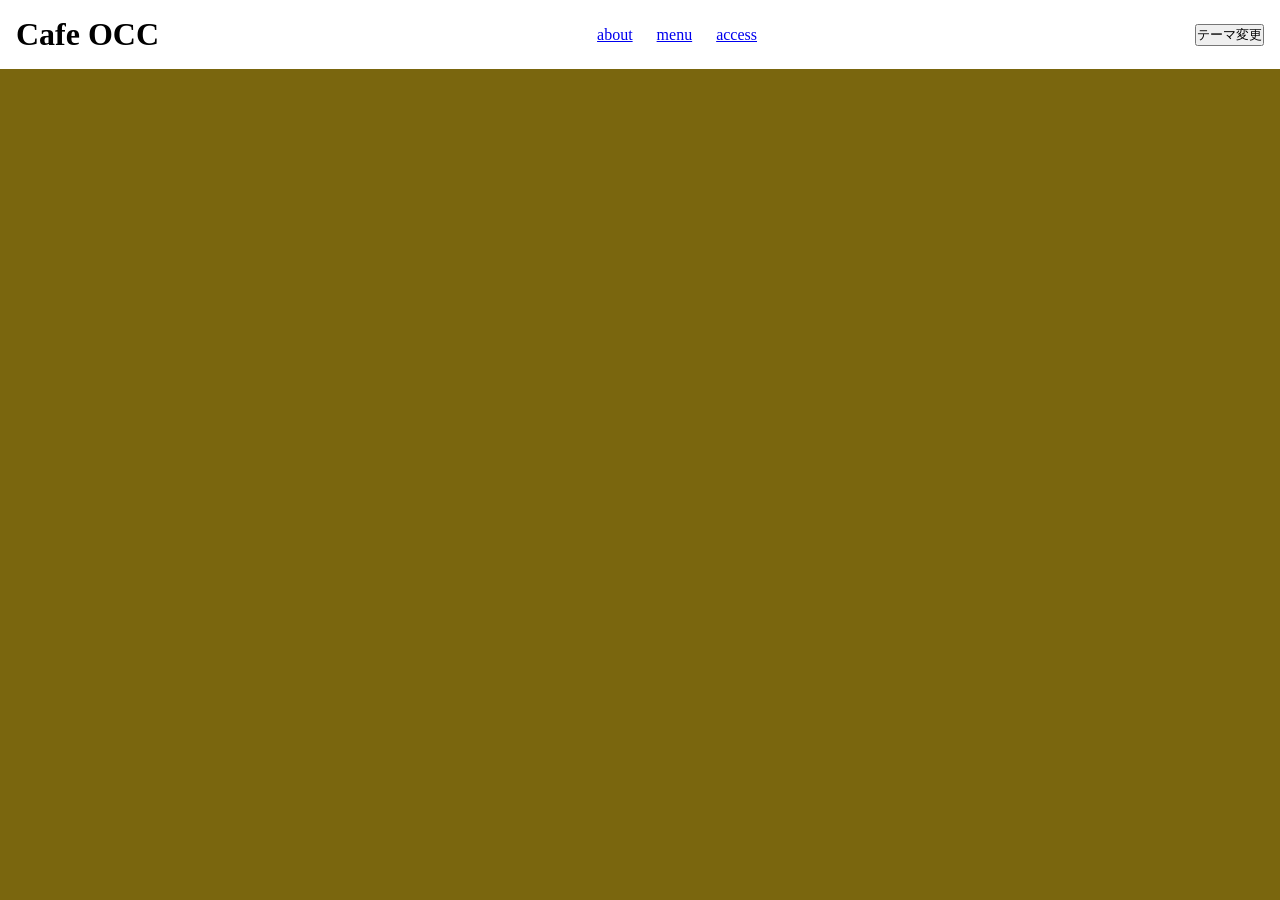
==== cafe/index.html @ fdb4e2ed "cafe branchのヘッター作成しました。 Co-authored-by: Copilot <copilot@github.com>" ====
<!DOCTYPE html>
<html lang="ja">
<head>
    <meta charset="UTF-8">
    <meta name="viewport" content="width=device-width, initial-scale=1.0">
    <title>Cafe OCC</title>
    <link rel="stylesheet" href="style.css">
</head>
<body>
    <!-- へったー-->
    <header>
        <h1>Cafe OCC</h1>
        <!-- menuを書くときは<ul>と<li>を使うといいよ -->
             <nav> 
                <!-- a href="#**"は、同じページ内の特定の場所にジャンプするためのリンクです。例えば、a href="#about"は、ページ内のid="about"が付けられた要素にジャンプします。
                 --> 
                <!-- a href="http://は別のページにジャンプするためのリンクです。例えば、a href="https://www.example.com"は、ユーザーをhttps://www.example.comにジャンプさせます。
                 -->
                <a href="#about">about</a>
                <a href="#menu">menu</a>
                <a href="#access">access</a>
            </nav>
            <button>テーマ変更</button>
    </header>

    <!-- メイン -->
    <main>
    

    </main>

    <!-- フッター -->
    <footer>

    </footer>
</body>
</html>
---- cafe/style.css ----
*{

    margin: 0;
    padding: 0;
    box-sizing:border-box;
}

:root{
    --main-color:   #78350f;
    --accent-color: #f59e0b;
    --bg-color:     #7a660e;
    --text-color:   #1f2937;
    --card-color:  #ffffff;
    --muted-color: #6B7280;
}
body{
    background-color: var(--bg-color);
}

header{
    background-color:var(--card-color);
    display:flex;
    justify-content:space-between;
    padding:16px;
    align-items:center;

}
nav{
    display:flex;
    gap:24px;
  
}
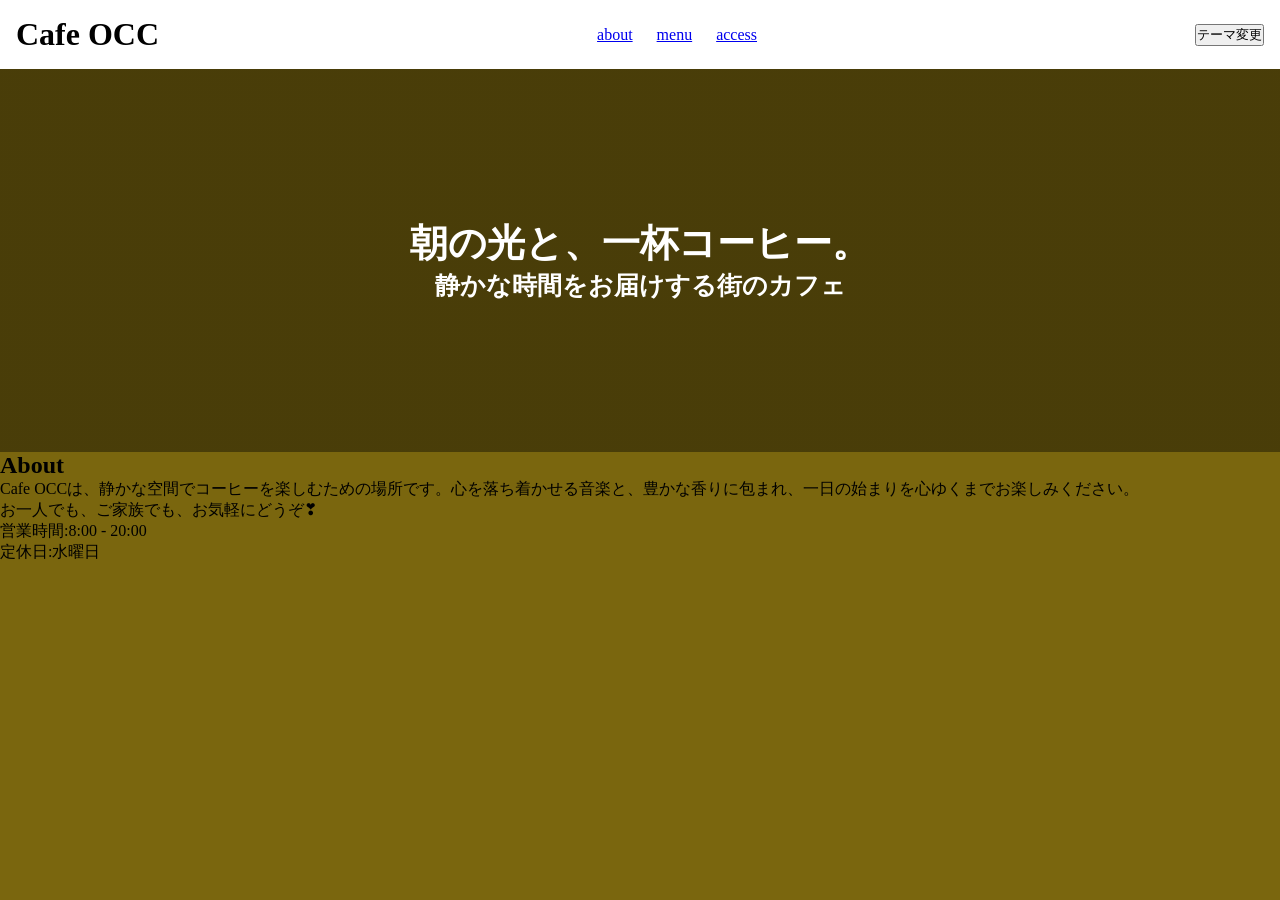
==== commit a733b0bd: "cafe occ のメインとフッターの作成しました。 Co-authored-by: Copilot <copilot@github.com>" ====
--- a/cafe/index.html
+++ b/cafe/index.html
@@ -25,7 +25,18 @@
 
     <!-- メイン -->
     <main>
-    
+     <section id="hero">
+        <h2>朝の光と、一杯コーヒー。</h2>
+        <p>静かな時間をお届けする街のカフェ</p>
+     </section>
+
+     <section id="about">
+        <h2>About</h2>
+        <p>Cafe OCCは、静かな空間でコーヒーを楽しむための場所です。心を落ち着かせる音楽と、豊かな香りに包まれ、一日の始まりを心ゆくまでお楽しみください。</p>
+        <p>お一人でも、ご家族でも、お気軽にどうぞ❣</p>
+        <p>営業時間:8:00 - 20:00<br>
+           定休日:水曜日</p>
+     </section>
 
     </main>
 
--- a/cafe/style.css
+++ b/cafe/style.css
@@ -29,4 +29,16 @@
     display:flex;
     gap:24px;
   
+}
+#hero{
+background-image: 
+    linear-gradient(rgba(0,0,0,0.4), rgba(0,0,0,0.4)),
+    url('https://images.unsplash.com/photo-1506744038136-46273834b3fb?ixlib=rb-4.0.3&auto=format&fit=crop&w=800&q=60');
+    text-align: center;
+    padding: 150px 24px;
+    color: var(--card-color);
+    font-weight: 800;
+    font-size: 25px;
+    background-size:cover;
+   
 }
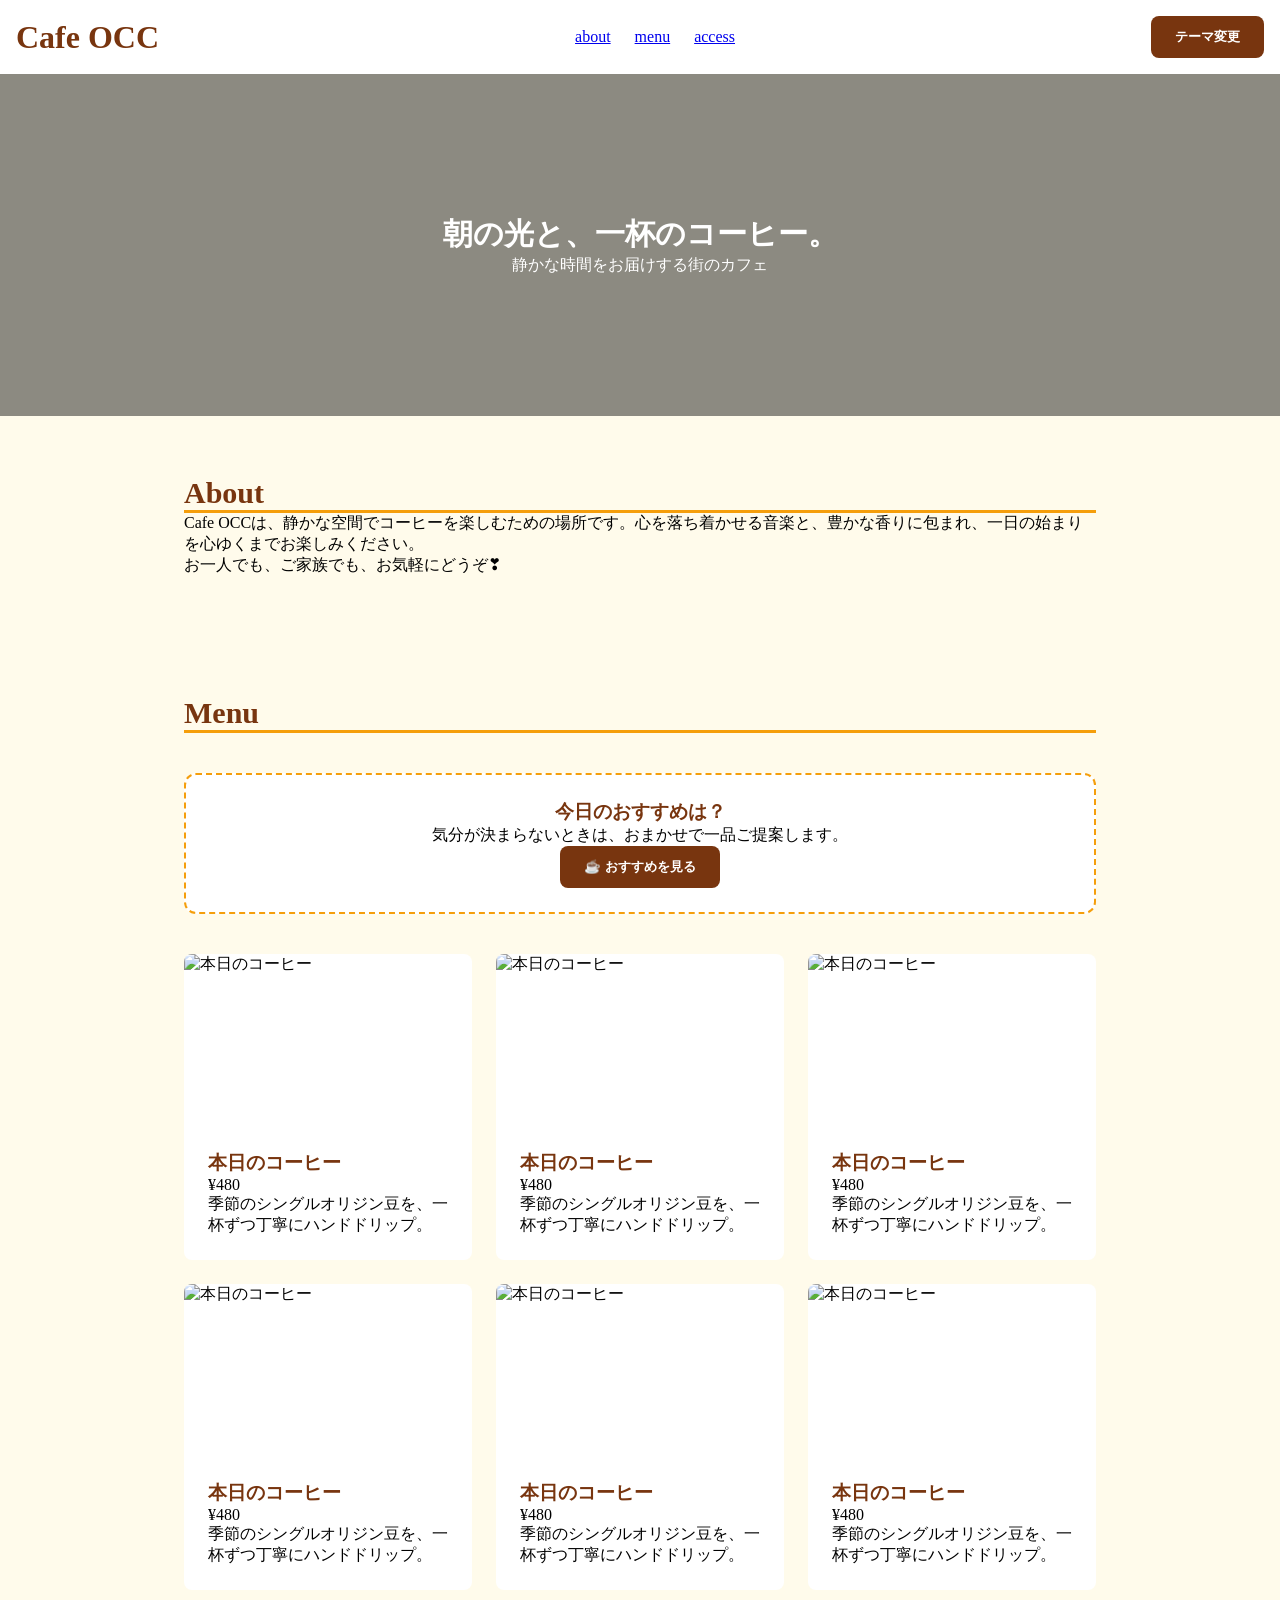
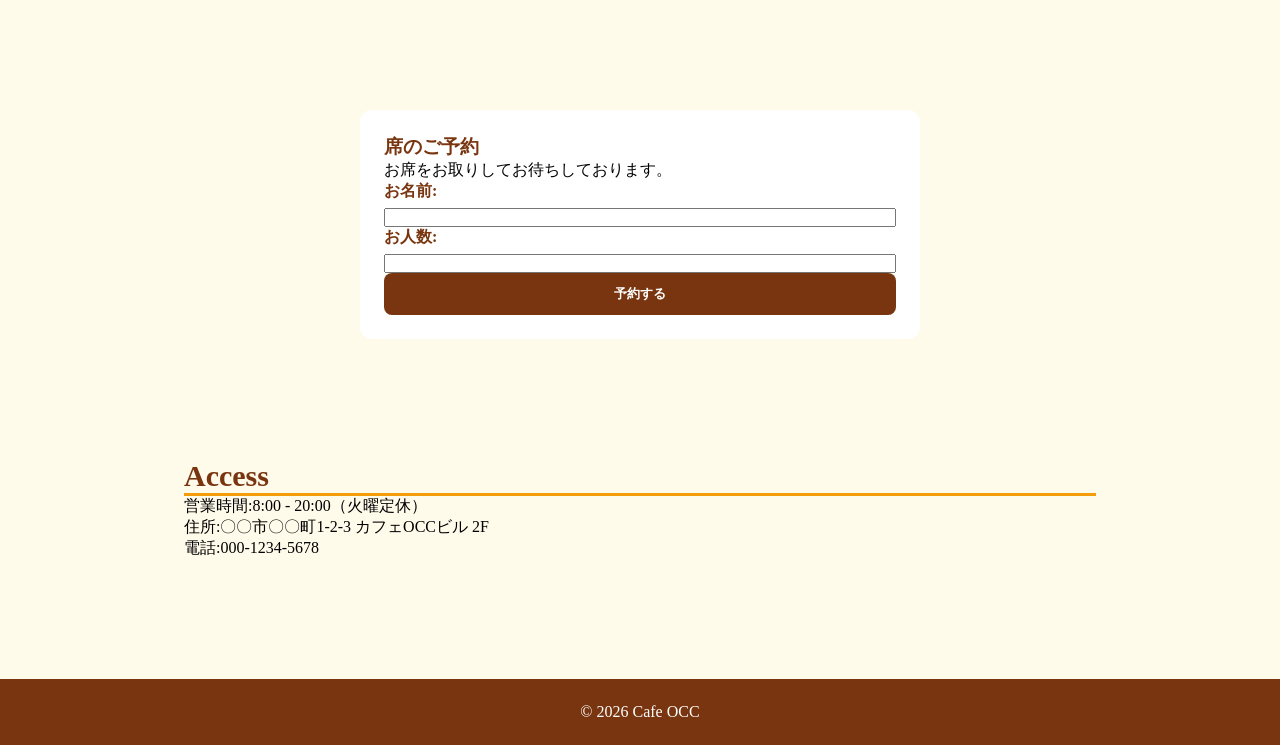
==== commit 9a4a449d: "メインとフーターまでOCC　CafeのWEBサイド作成しました。 Co-authored-by: Copilot <copilot@github.com>" ====
--- a/cafe/index.html
+++ b/cafe/index.html
@@ -25,24 +25,125 @@
 
     <!-- メイン -->
     <main>
-     <section id="hero">
-        <h2>朝の光と、一杯コーヒー。</h2>
+     <main>
+    <section id="hero">
+        <h2>朝の光と、一杯のコーヒー。</h2>
         <p>静かな時間をお届けする街のカフェ</p>
-     </section>
+    </section>
+    </main>
+     
 
      <section id="about">
         <h2>About</h2>
         <p>Cafe OCCは、静かな空間でコーヒーを楽しむための場所です。心を落ち着かせる音楽と、豊かな香りに包まれ、一日の始まりを心ゆくまでお楽しみください。</p>
         <p>お一人でも、ご家族でも、お気軽にどうぞ❣</p>
-        <p>営業時間:8:00 - 20:00<br>
-           定休日:水曜日</p>
+        
      </section>
+      <section id="menu">
+            <h2>Menu</h2>
 
-    </main>
+                <div class="recommend">
+                    <h3>今日のおすすめは？</h3>
+                    <p>気分が決まらないときは、おまかせで一品ご提案します。</p>
+                    <button onclick="pickRecommend()" class="recommend-btn">☕ おすすめを見る</button>
+                </div>
 
-    <!-- フッター -->
-    <footer>
+                <div class="menu-list">
+                    
+                    <div class="menu-item">
+                        <img src="https://images.unsplash.com/photo-1509042239860-f550ce710b93?w=600&h=400&fit=crop&auto=format&q=80" alt="本日のコーヒー">
+                        <h3>本日のコーヒー</h3>
+                        <p class="price">¥480</p>
+                        <p>季節のシングルオリジン豆を、一杯ずつ丁寧にハンドドリップ。</p>
+                    </div>
 
-    </footer>
+                    <div class="menu-item">
+                        <img src="https://images.unsplash.com/photo-1509042239860-f550ce710b93?w=600&h=400&fit=crop&auto=format&q=80" alt="本日のコーヒー">
+                        <h3>本日のコーヒー</h3>
+                        <p class="price">¥480</p>
+                        <p>季節のシングルオリジン豆を、一杯ずつ丁寧にハンドドリップ。</p>
+                    </div>
+
+                    <div class="menu-item">
+                        <img src="https://images.unsplash.com/photo-1509042239860-f550ce710b93?w=600&h=400&fit=crop&auto=format&q=80" alt="本日のコーヒー">
+                        <h3>本日のコーヒー</h3>
+                        <p class="price">¥480</p>
+                        <p>季節のシングルオリジン豆を、一杯ずつ丁寧にハンドドリップ。</p>
+                    </div>
+                    
+                    <div class="menu-item">
+                        <img src="https://images.unsplash.com/photo-1509042239860-f550ce710b93?w=600&h=400&fit=crop&auto=format&q=80" alt="本日のコーヒー">
+                        <h3>本日のコーヒー</h3>
+                        <p class="price">¥480</p>
+                        <p>季節のシングルオリジン豆を、一杯ずつ丁寧にハンドドリップ。</p>
+                    </div>
+                    
+                    <div class="menu-item">
+                        <img src="https://images.unsplash.com/photo-1509042239860-f550ce710b93?w=600&h=400&fit=crop&auto=format&q=80" alt="本日のコーヒー">
+                        <h3>本日のコーヒー</h3>
+                        <p class="price">¥480</p>
+                        <p>季節のシングルオリジン豆を、一杯ずつ丁寧にハンドドリップ。</p>
+                    </div>
+                    
+                    <div class="menu-item">
+                        <img src="https://images.unsplash.com/photo-1509042239860-f550ce710b93?w=600&h=400&fit=crop&auto=format&q=80" alt="本日のコーヒー">
+                        <h3>本日のコーヒー</h3>
+                        <p class="price">¥480</p>
+                        <p>季節のシングルオリジン豆を、一杯ずつ丁寧にハンドドリップ。</p>
+                    </div>
+                    
+                    
+                </div>
+        </section>
+        <section id="reserve">
+
+            <div class="reserve">
+                <h3>席のご予約</h3>
+                <p>お席をお取りしてお待ちしております。</p>
+                    <div class="reserve-form"> <!-- 予約フォームがここに表示されます -->
+                <div >
+                    <div class="from-row">
+                        <label for="name">お名前:</label>
+                        <input type="text" id="name" name="name" required>
+                    </div>
+                </div>
+                <div>
+                    <div class="from-row">
+                        <label for="guestcount">お人数:</label>
+                        <input type="number" id="guestcount" name="guestcount" min="1" max="10" required>
+                    </div>
+                </div>
+                <div>
+                    <div class="from-row">
+                        <button>予約する</button>
+                </div>
+                </div>
+               
+            </div>
+        </section>
+        <!-- Access：営業時間・住所・電話 -->
+
+        <section id="access">
+
+            <h2>Access</h2>
+
+            <p>営業時間:8:00 - 20:00（火曜定休）</p>
+
+            <p>住所:〇〇市〇〇町1-2-3 カフェOCCビル 2F</p>
+
+            <p>電話:000-1234-5678</p>
+       
+        </section>
+   </main>
+   <footer>
+    <p>&copy; 2026 Cafe OCC</p>
+   </footer>
+
+   <!-- フッター -
+   <footer>
+
+   </footer>
 </body>
-</html>+</html>
+
+ 
--- a/cafe/style.css
+++ b/cafe/style.css
@@ -1,44 +1,146 @@
-*{
-
+* {
     margin: 0;
     padding: 0;
-    box-sizing:border-box;
+    box-sizing: border-box;
+    
 }
 
-:root{
-    --main-color:   #78350f;
-    --accent-color: #f59e0b;
-    --bg-color:     #7a660e;
-    --text-color:   #1f2937;
-    --card-color:  #ffffff;
-    --muted-color: #6B7280;
+:root {
+   --main-color:   #78350F; /* メインの色（濃い茶色） */
+  --accent-color: #F59E0B; /* アクセントの色（オレンジ） */
+  --bg-color:     #FFFBEB; /* ページ全体の背景色（クリーム色） */
+  --text-color:   #1F2937; /* 文字色（濃いグレー） */
+  --card-color:   #FFFFFF; /* カードやヘッダーの白 */
+  --muted-color:  #6B7280; /* 説明文や枠線の控えめなグレー */
 }
-body{
+
+body {
     background-color: var(--bg-color);
 }
 
-header{
+h1, h2, h3 {
+    color: var(--main-color);
+}
+
+button {
+    background-color: var(--main-color);
+    color: var(--card-color);
+    border: none;
+    padding: 12px 24px;
+    border-radius: 8px;
+    font-weight: bold;
+    cursor: pointer;
+}
+
+button:hover {
+    opacity: 0.85;
+}
+
+header {
+    background-color: var(--card-color);
+    display: flex;
+    justify-content: space-between;
+    padding: 16px;
+    align-items: center;
+}
+
+nav {
+    display: flex;
+    gap: 24px;
+}
+
+section{
+    max-width: 960px;
+    margin: 0 auto;
+    padding: 60px 24px;
+}
+
+section h2 {
+    font-size: 30px;
+    border-bottom: 3px solid var(--accent-color);
+}
+/* hero */
+#hero {
+    background-image:
+    linear-gradient(rgba(0,0,0,0.45), rgba(0,0,0,0.45)),
+    url("https://images.unsplash.com/photo-1506744038136-46273834b3fb?auto=format&fit=crop&w=1600&q=80");
+    padding: 140px 24px;
+    background-size: cover;
+    background-position: center;
+    color: var(--card-color);
+
+    text-align: center;
+    max-width: none;
+}
+
+#hero h2 {
+    color: var(--card-color);
+    border-bottom: none;
+}
+
+/* recommend */
+.recommend {
+    border: 2px dashed var(--accent-color);
+    background-color: var(--card-color);
+    margin: 40px 0;
+    padding: 24px;
+    text-align: center;
+    border-radius: 12px;
+}
+
+/* Menu-item */
+.menu-list {
+    display: flex;
+    gap: 24px;
+    flex-wrap: wrap;
+}
+
+/* Menu */
+.menu-item {
+    flex: 1;
+    min-width: 240px;
+    background-color: var(--card-color);
+    border-radius: 8px;
+    padding: 24px;
+    overflow:hidden;
+}
+
+.menu-item img {
+    height: 180px;
+    display: block;
+    width: calc(100% + 48px);
+    margin: -24px -24px 16px;
+    object-fit: cover;
+}
+.reserve{
     background-color:var(--card-color);
+    max-width:560px;
+    margin:0 auto;
+    padding:24px;
+    border-radius:12px;
+}
+.from-row{
     display:flex;
-    justify-content:space-between;
-    padding:16px;
-    align-items:center;
+    flex-direction: column;
+    gap:6px;
 
 }
-nav{
-    display:flex;
-    gap:24px;
-  
+.from-row label{
+    color:var(--main-color);
+    font-weight:bold;
 }
-#hero{
-background-image: 
-    linear-gradient(rgba(0,0,0,0.4), rgba(0,0,0,0.4)),
-    url('https://images.unsplash.com/photo-1506744038136-46273834b3fb?ixlib=rb-4.0.3&auto=format&fit=crop&w=800&q=60');
+/* footer */
+
+footer {
+
+    background-color: var(--main-color);
+
+    color: var(--card-color);
+
     text-align: center;
-    padding: 150px 24px;
-    color: var(--card-color);
-    font-weight: 800;
-    font-size: 25px;
-    background-size:cover;
-   
+
+    padding: 24px;
+
+    margin-top: 60px;
+
 }
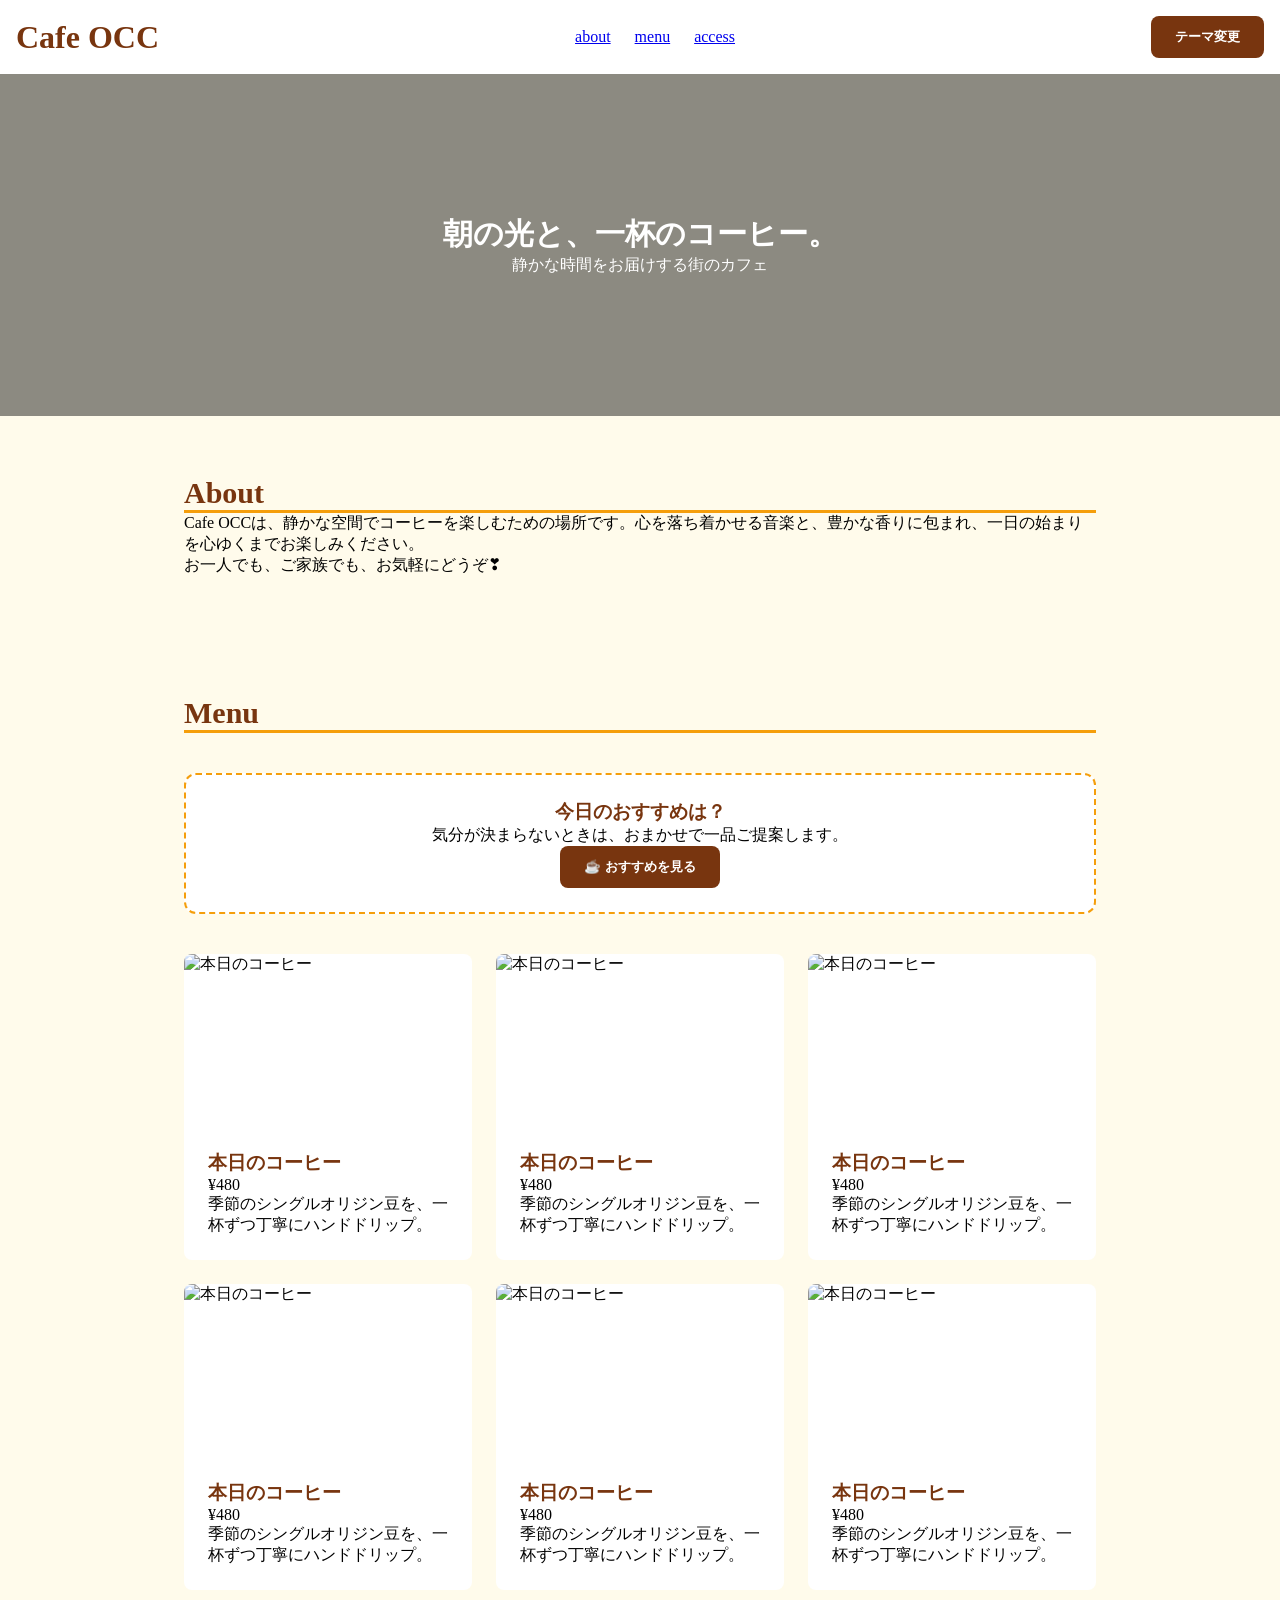
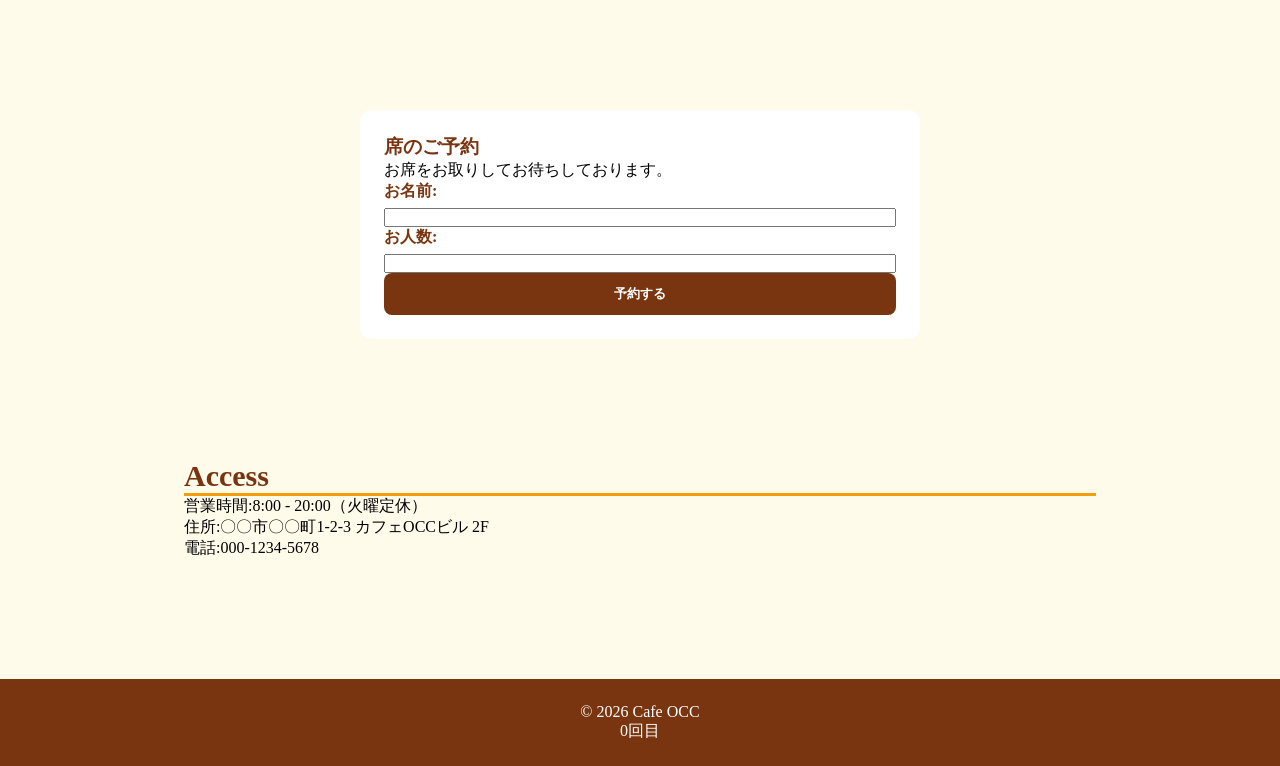
==== commit deeadff3: "HTML　CSS　とJS を使った、OCCカフェのWEBを完成しました。" ====
--- a/cafe/index.html
+++ b/cafe/index.html
@@ -20,7 +20,7 @@
                 <a href="#menu">menu</a>
                 <a href="#access">access</a>
             </nav>
-            <button>テーマ変更</button>
+            <button onclick="toggleTheme()">テーマ変更</button>
     </header>
 
     <!-- メイン -->
@@ -46,6 +46,7 @@
                     <h3>今日のおすすめは？</h3>
                     <p>気分が決まらないときは、おまかせで一品ご提案します。</p>
                     <button onclick="pickRecommend()" class="recommend-btn">☕ おすすめを見る</button>
+                    <p id="recommendResult" class="recommend-result"></p>
                 </div>
 
                 <div class="menu-list">
@@ -104,20 +105,21 @@
                 <div >
                     <div class="from-row">
                         <label for="name">お名前:</label>
-                        <input type="text" id="name" name="name" required>
+                        <input type="text" id="guestName" name="name" required>
                     </div>
                 </div>
                 <div>
                     <div class="from-row">
                         <label for="guestcount">お人数:</label>
-                        <input type="number" id="guestcount" name="guestcount" min="1" max="10" required>
+                        <input type="number" id="guestCount" name="guestcount" min="1" max="10" required>
                     </div>
                 </div>
                 <div>
                     <div class="from-row">
-                        <button>予約する</button>
+                        <button onclick="reserve()">予約する</button>
                 </div>
                 </div>
+                <p id="reserveResult" class="reserveResult"></p>
                
             </div>
         </section>
@@ -137,7 +139,10 @@
    </main>
    <footer>
     <p>&copy; 2026 Cafe OCC</p>
+    <p><span id="visitCount">0</span>回目</p>
    </footer>
+
+   <script src="/script.js"></script>
 
    <!-- フッター -
    <footer>
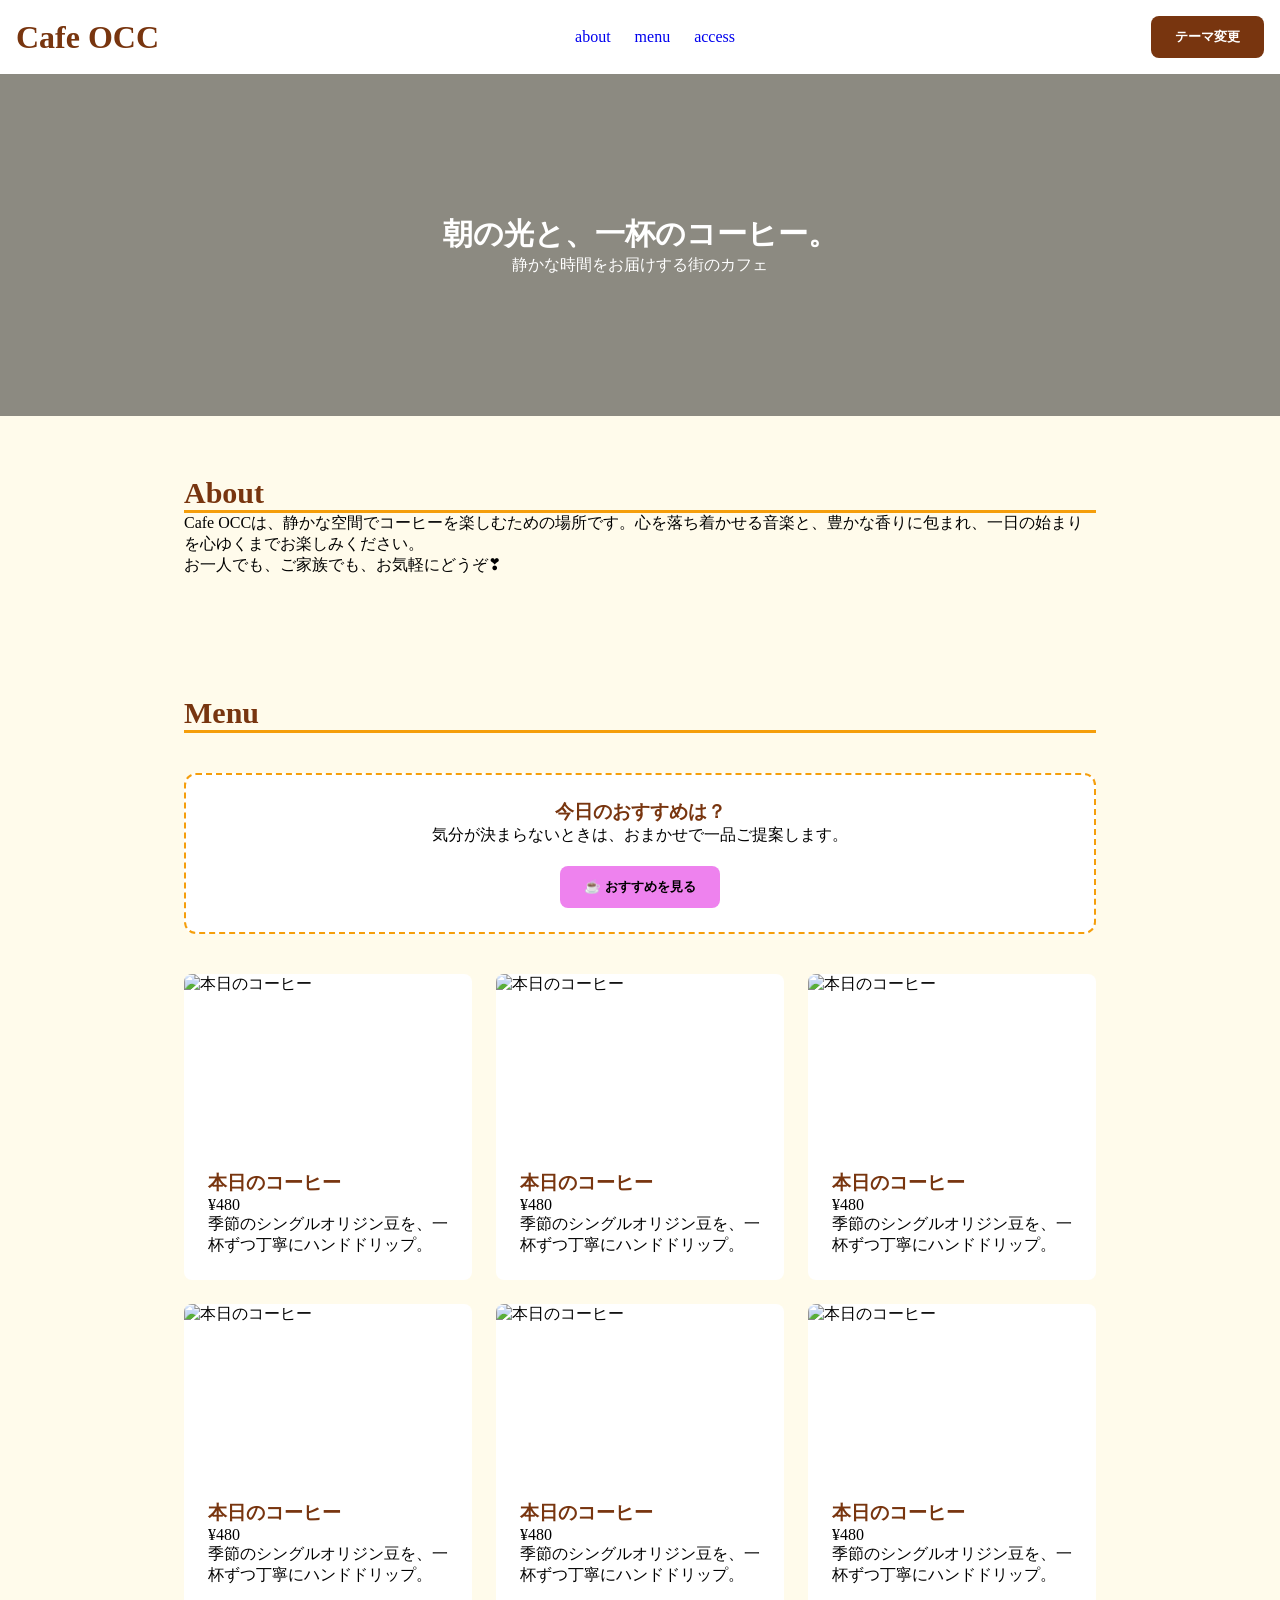
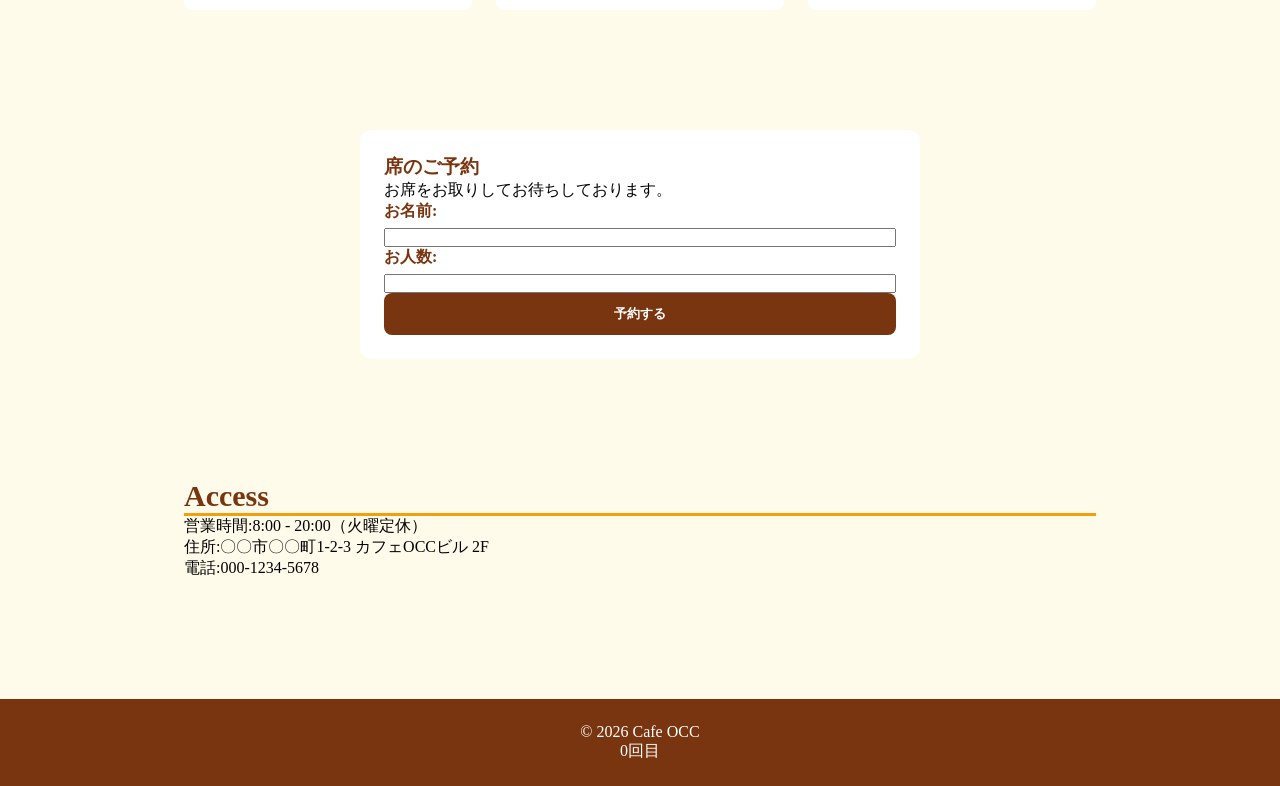
==== commit d58e4971: "アニメーション作成した。 Co-authored-by: Copilot <copilot@github.com>" ====
--- a/cafe/index.html
+++ b/cafe/index.html
@@ -45,7 +45,7 @@
                 <div class="recommend">
                     <h3>今日のおすすめは？</h3>
                     <p>気分が決まらないときは、おまかせで一品ご提案します。</p>
-                    <button onclick="pickRecommend()" class="recommend-btn">☕ おすすめを見る</button>
+                    <button onclick="pickRecommend()" class="recommend-btn spinning">☕ おすすめを見る</button>
                     <p id="recommendResult" class="recommend-result"></p>
                 </div>
 
--- a/cafe/style.css
+++ b/cafe/style.css
@@ -143,4 +143,83 @@
 
     margin-top: 60px;
 
-}+}
+
+.recommend-btn{
+    background-color: violet;
+    color: black;
+    padding:12px 24px;
+    border-radius:8px;
+    text-align:center;
+    margin-top: 20px;
+    transition: 0.3s;
+}
+
+.recommend-btn:hover{
+    background-color: #c89ec8;
+    transform: scale(2.05);
+}
+
+.menu-item {
+
+  transition: 0.3s;
+
+}
+
+.menu-item:hover {
+
+  transform: translateY(-8px);
+  box-shadow: 0 8px 20px rgba(0,0,0,0.15);
+
+}
+
+nav a{
+    position: relative;
+    text-decoration: none;
+}
+
+nav a::after{
+    content: "";
+    position: absolute;
+    left: 0;
+    bottom: -4px;
+    width: 0;
+    height: 2px;
+    background-color: #c8794b;
+    transition: 0.3s ease;
+}
+nav a:hover::after{
+    width: 100%;
+}
+
+@keyframes fadeUp {
+    from {
+
+     opacity: 0;
+
+     transform: translateY(20px);
+
+    }
+
+    to {
+
+     opacity: 1;
+     transform: translateY(0);
+    }
+
+}
+#hero h2, #hero p {
+    animation: fadeUp 1s ease;
+}
+
+@keyframes spin{
+    from{transform: rotate(0deg);}
+    to{transform: rotate(360deg); }
+
+}
+
+.spinning{
+    display:inline-block;
+    animation:spin 1s ease-in  infinite;
+
+}
